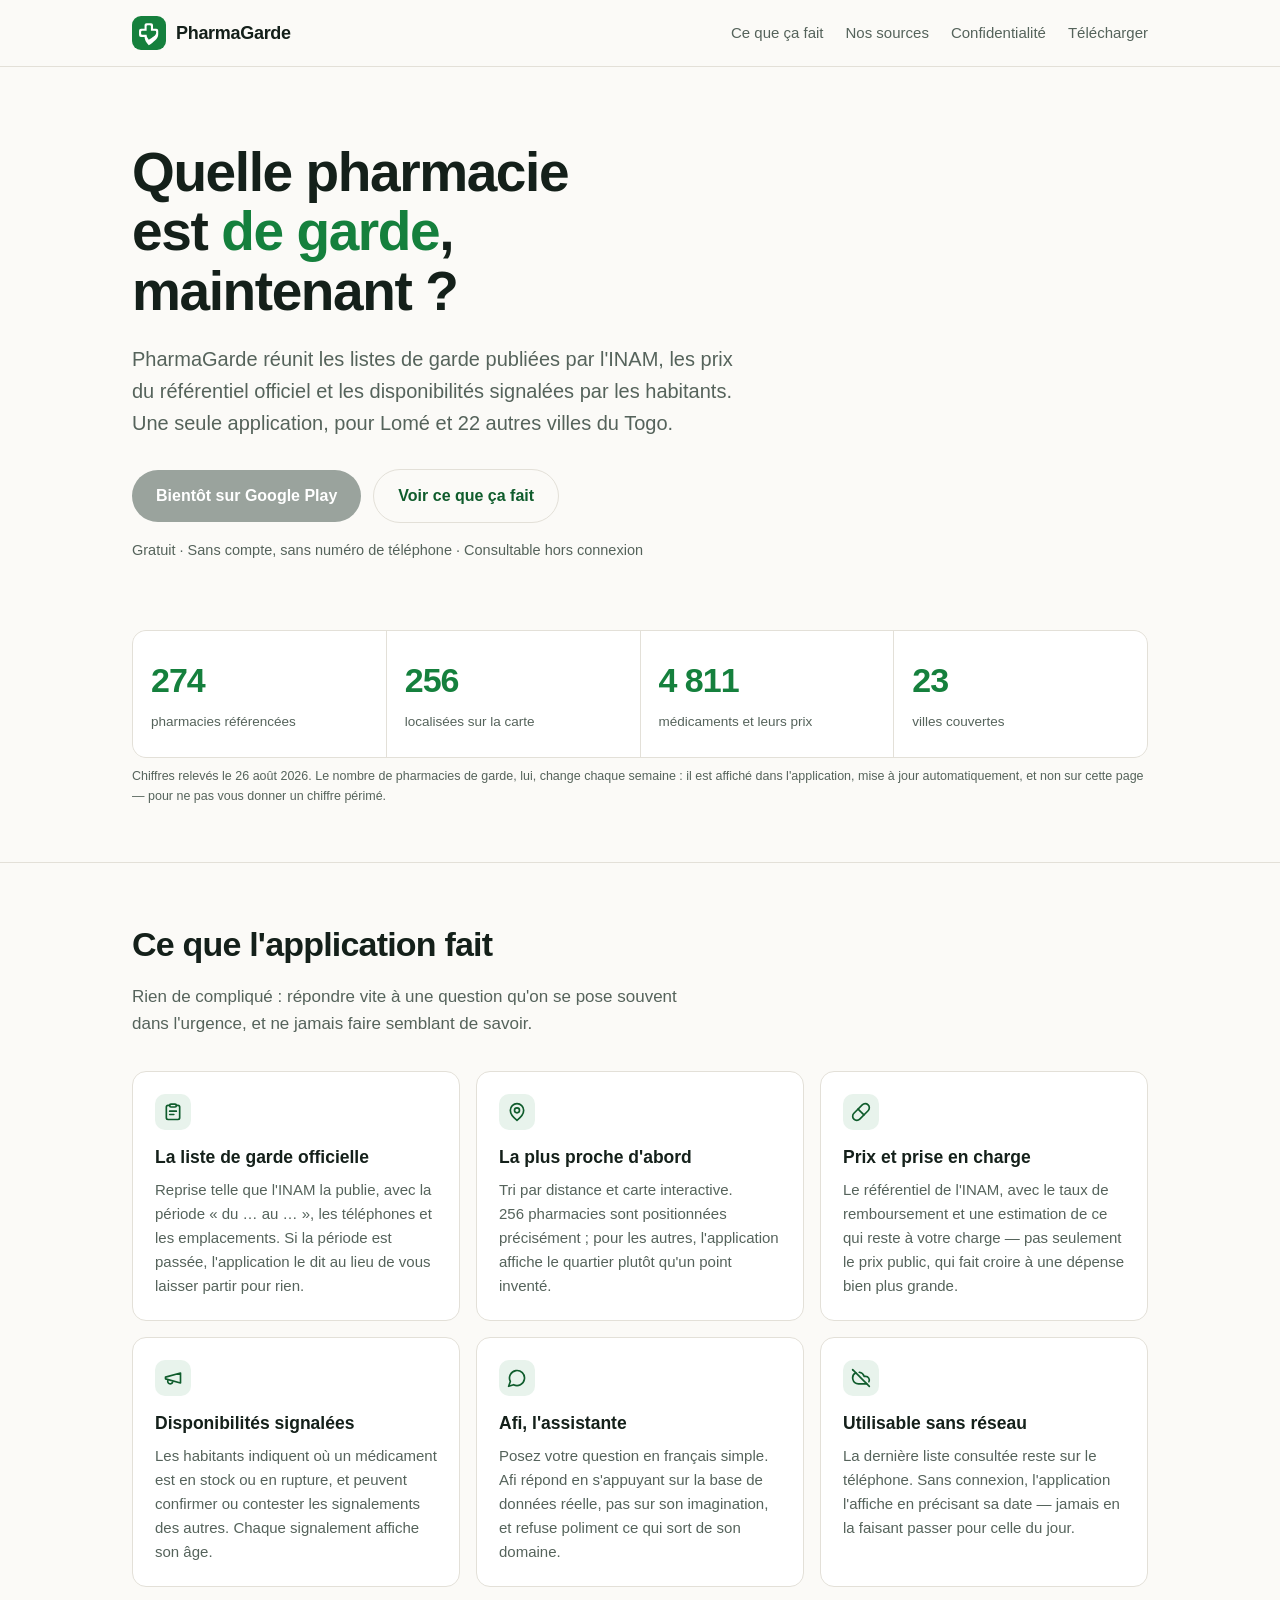
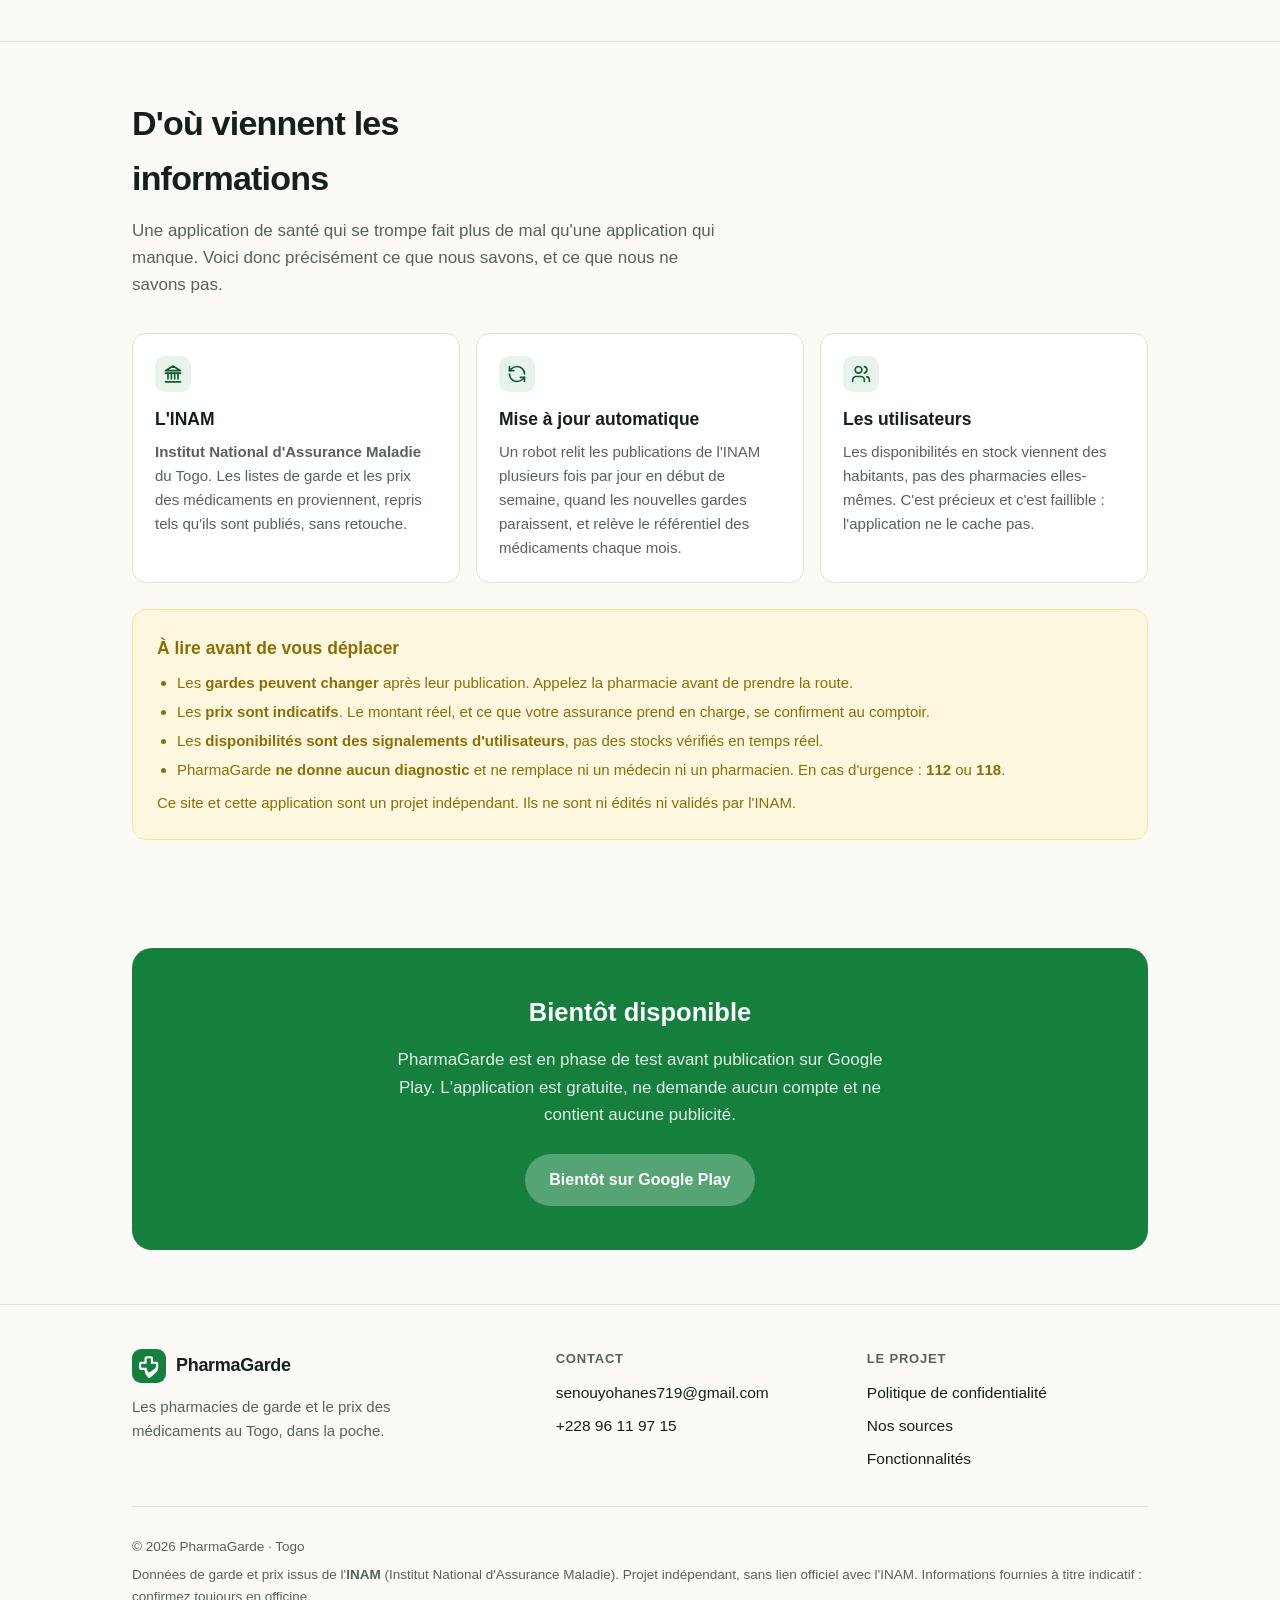
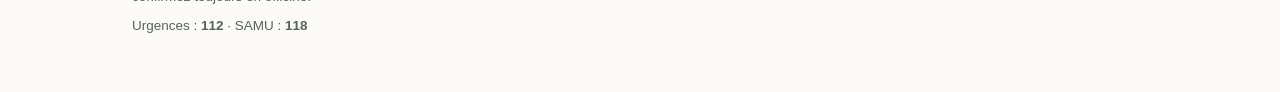
==== index.html @ 598048ec "Update title in index.html" ====
<!DOCTYPE html>
<html lang="fr">
<head>
<meta charset="utf-8">
<meta name="viewport" content="width=device-width, initial-scale=1">
<title>PharmaGarde - Togo</title>
<meta name="description" content="Trouvez la pharmacie de garde la plus proche au Togo, les prix du référentiel INAM et la disponibilité des médicaments. Gratuit, sans compte, fonctionne hors connexion.">
<meta name="theme-color" content="#15803D">

<!-- Partage sur WhatsApp et Facebook -->
<meta property="og:type" content="website">
<meta property="og:title" content="PharmaGarde — Pharmacies de garde au Togo">
<meta property="og:description" content="Les pharmacies de garde, les prix officiels et la disponibilité des médicaments, dans une seule application.">
<meta property="og:url" content="https://yoannes987.github.io/pharmagarde/">

<!-- ============================================================
     IMAGE DE PARTAGE : c'est la vignette qui s'affiche quand on colle le
     lien du site dans WhatsApp. Elle doit etre en PNG (le SVG n'est pas
     accepte par WhatsApp ni Facebook) et faire 1200x630 px.

     Depose un fichier partage.png a la racine du depot, puis retire les
     deux commentaires autour de la ligne ci-dessous.
     ============================================================ -->
<!-- <meta property="og:image" content="https://yoannes987.github.io/pharmagarde/partage.png"> -->

<link rel="icon" type="image/svg+xml" href="icone.svg">
<link rel="stylesheet" href="style.css">
</head>
<body>

<header class="site">
  <div class="contenu">
    <a class="marque" href="./">
      <img class="mark" src="icone.svg" alt="PharmaGarde">
      <strong>PharmaGarde</strong>
    </a>
    <nav class="site">
      <a href="#fonctions">Ce que ça fait</a>
      <a href="#donnees">Nos sources</a>
      <a href="confidentialite.html">Confidentialité</a>
      <a href="#telecharger">Télécharger</a>
    </nav>
  </div>
</header>

<main>

  <div class="contenu">
    <div class="hero">
      <h1>Quelle pharmacie est <em>de garde</em>, maintenant&nbsp;?</h1>
      <p class="accroche">
        PharmaGarde réunit les listes de garde publiées par l'INAM, les prix du
        référentiel officiel et les disponibilités signalées par les habitants.
        Une seule application, pour Lomé et 22 autres villes du Togo.
      </p>
      <div class="actions">
        <!-- ============================================================
             ATTENTION : METS LE LIEN DU PLAY STORE ICI

             Quand l'app sera en ligne, remplace la ligne <span> ci-dessous
             par ceci :

             <a class="btn" href="https://play.google.com/store/apps/details?id=com.pharmagarde.app">Télécharger sur Google Play</a>

             Le meme changement est a faire une seconde fois plus bas, dans
             la section verte « Telecharger » : cherche le mot ATTENTION.
             ============================================================ -->
        <span class="btn" aria-disabled="true">Bientôt sur Google&nbsp;Play</span>

        <a class="btn fantome" href="#fonctions">Voir ce que ça fait</a>
      </div>
      <p class="petit">Gratuit · Sans compte, sans numéro de téléphone · Consultable hors connexion</p>
    </div>
  </div>

  <div class="contenu">
    <!-- ============================================================
         Ces quatre chiffres sont ecrits a la main : le site est statique, il
         ne lit pas la base de donnees. On n'y met donc QUE des chiffres qui
         bougent lentement (une pharmacie ouvre, un medicament entre au
         referentiel).

         Le nombre de pharmacies de garde a ete volontairement RETIRE d'ici :
         il change toutes les semaines. Affiche sur une page qui ne se met pas
         a jour, il serait faux au bout de huit jours -- et c'est justement le
         chiffre sur lequel quelqu'un pourrait prendre la route.
         ============================================================ -->
    <div class="chiffres">
      <div><b>274</b><span>pharmacies référencées</span></div>
      <div><b>256</b><span>localisées sur la carte</span></div>
      <div><b>4&nbsp;811</b><span>médicaments et leurs prix</span></div>
      <div><b>23</b><span>villes couvertes</span></div>
    </div>
    <p class="source">
      Chiffres relevés le 26 août 2026. Le nombre de pharmacies de garde, lui,
      change chaque semaine&nbsp;: il est affiché dans l'application, mise à
      jour automatiquement, et non sur cette page — pour ne pas vous donner un
      chiffre périmé.
    </p>
  </div>

  <section id="fonctions">
    <div class="contenu">
      <h2>Ce que l'application fait</h2>
      <p class="intro">
        Rien de compliqué&nbsp;: répondre vite à une question qu'on se pose
        souvent dans l'urgence, et ne jamais faire semblant de savoir.
      </p>

      <div class="grille">
        <div class="carte">
          <div class="pastille">
            <!-- liste / document officiel -->
            <svg viewBox="0 0 24 24" aria-hidden="true">
              <path d="M8 4H6a2 2 0 0 0-2 2v13a2 2 0 0 0 2 2h12a2 2 0 0 0 2-2V6a2 2 0 0 0-2-2h-2"/>
              <rect x="8" y="2.5" width="8" height="3.5" rx="1.5"/>
              <path d="M8 11h8M8 15h5"/>
            </svg>
          </div>
          <h3>La liste de garde officielle</h3>
          <p>
            Reprise telle que l'INAM la publie, avec la période « du … au … »,
            les téléphones et les emplacements. Si la période est passée,
            l'application le dit au lieu de vous laisser partir pour rien.
          </p>
        </div>

        <div class="carte">
          <div class="pastille">
            <!-- repere de carte -->
            <svg viewBox="0 0 24 24" aria-hidden="true">
              <path d="M20 10c0 6-8 12-8 12s-8-6-8-12a8 8 0 0 1 16 0Z"/>
              <circle cx="12" cy="10" r="3"/>
            </svg>
          </div>
          <h3>La plus proche d'abord</h3>
          <p>
            Tri par distance et carte interactive. 256&nbsp;pharmacies sont
            positionnées précisément&nbsp;; pour les autres, l'application
            affiche le quartier plutôt qu'un point inventé.
          </p>
        </div>

        <div class="carte">
          <div class="pastille">
            <!-- gelule -->
            <svg viewBox="0 0 24 24" aria-hidden="true">
              <path d="m10.5 20.5 10-10a4.95 4.95 0 1 0-7-7l-10 10a4.95 4.95 0 1 0 7 7Z"/>
              <path d="m8.5 8.5 7 7"/>
            </svg>
          </div>
          <h3>Prix et prise en charge</h3>
          <p>
            Le référentiel de l'INAM, avec le taux de remboursement et une
            estimation de ce qui reste à votre charge — pas seulement le prix
            public, qui fait croire à une dépense bien plus grande.
          </p>
        </div>

        <div class="carte">
          <div class="pastille">
            <!-- signalement -->
            <svg viewBox="0 0 24 24" aria-hidden="true">
              <path d="m3 11 18-5v12L3 13v-2Z"/>
              <path d="M11.6 16.8a3 3 0 1 1-5.8-1.6"/>
            </svg>
          </div>
          <h3>Disponibilités signalées</h3>
          <p>
            Les habitants indiquent où un médicament est en stock ou en
            rupture, et peuvent confirmer ou contester les signalements des
            autres. Chaque signalement affiche son âge.
          </p>
        </div>

        <div class="carte">
          <div class="pastille">
            <!-- bulle de discussion -->
            <svg viewBox="0 0 24 24" aria-hidden="true">
              <path d="M7.9 20A9 9 0 1 0 4 16.1L2 22Z"/>
            </svg>
          </div>
          <h3>Afi, l'assistante</h3>
          <p>
            Posez votre question en français simple. Afi répond en s'appuyant
            sur la base de données réelle, pas sur son imagination, et refuse
            poliment ce qui sort de son domaine.
          </p>
        </div>

        <div class="carte">
          <div class="pastille">
            <!-- nuage barre : hors connexion -->
            <svg viewBox="0 0 24 24" aria-hidden="true">
              <path d="m2 2 20 20"/>
              <path d="M5.8 5.8A7 7 0 0 0 9 19h8.5a4.5 4.5 0 0 0 1.3-.2"/>
              <path d="M21.5 16.5A4.5 4.5 0 0 0 17.5 10h-1.8A7 7 0 0 0 10 5.1"/>
            </svg>
          </div>
          <h3>Utilisable sans réseau</h3>
          <p>
            La dernière liste consultée reste sur le téléphone. Sans
            connexion, l'application l'affiche en précisant sa date — jamais
            en la faisant passer pour celle du jour.
          </p>
        </div>
      </div>
    </div>
  </section>

  <section id="donnees">
    <div class="contenu">
      <h2>D'où viennent les informations</h2>
      <p class="intro">
        Une application de santé qui se trompe fait plus de mal qu'une
        application qui manque. Voici donc précisément ce que nous savons, et
        ce que nous ne savons pas.
      </p>

      <div class="grille">
        <div class="carte">
          <div class="pastille">
            <!-- institution -->
            <svg viewBox="0 0 24 24" aria-hidden="true">
              <path d="M12 2.5 21 8H3Z"/>
              <path d="M3 11h18"/>
              <path d="M6 11v7M10 11v7M14 11v7M18 11v7"/>
              <path d="M3 21.5h18"/>
            </svg>
          </div>
          <h3>L'INAM</h3>
          <p>
            <strong>Institut National d'Assurance Maladie</strong> du Togo. Les
            listes de garde et les prix des médicaments en proviennent, repris
            tels qu'ils sont publiés, sans retouche.
          </p>
        </div>
        <div class="carte">
          <div class="pastille">
            <!-- mise a jour -->
            <svg viewBox="0 0 24 24" aria-hidden="true">
              <path d="M21 12a9 9 0 0 0-9-9 9.7 9.7 0 0 0-6.7 2.7L3 8"/>
              <path d="M3 3v5h5"/>
              <path d="M3 12a9 9 0 0 0 9 9 9.7 9.7 0 0 0 6.7-2.7L21 16"/>
              <path d="M16 16h5v5"/>
            </svg>
          </div>
          <h3>Mise à jour automatique</h3>
          <p>
            Un robot relit les publications de l'INAM plusieurs fois par jour
            en début de semaine, quand les nouvelles gardes paraissent, et
            relève le référentiel des médicaments chaque mois.
          </p>
        </div>
        <div class="carte">
          <div class="pastille">
            <!-- les habitants -->
            <svg viewBox="0 0 24 24" aria-hidden="true">
              <path d="M16 21v-2a4 4 0 0 0-4-4H6a4 4 0 0 0-4 4v2"/>
              <circle cx="9" cy="7" r="4"/>
              <path d="M22 21v-2a4 4 0 0 0-3-3.9"/>
              <path d="M16 3.1a4 4 0 0 1 0 7.8"/>
            </svg>
          </div>
          <h3>Les utilisateurs</h3>
          <p>
            Les disponibilités en stock viennent des habitants, pas des
            pharmacies elles-mêmes. C'est précieux et c'est faillible&nbsp;:
            l'application ne le cache pas.
          </p>
        </div>
      </div>

      <div class="avertissement">
        <h3>À lire avant de vous déplacer</h3>
        <ul>
          <li>Les <strong>gardes peuvent changer</strong> après leur publication. Appelez la pharmacie avant de prendre la route.</li>
          <li>Les <strong>prix sont indicatifs</strong>. Le montant réel, et ce que votre assurance prend en charge, se confirment au comptoir.</li>
          <li>Les <strong>disponibilités sont des signalements d'utilisateurs</strong>, pas des stocks vérifiés en temps réel.</li>
          <li>PharmaGarde <strong>ne donne aucun diagnostic</strong> et ne remplace ni un médecin ni un pharmacien. En cas d'urgence&nbsp;: <strong>112</strong> ou <strong>118</strong>.</li>
        </ul>
        <p>
          Ce site et cette application sont un projet indépendant. Ils ne sont
          ni édités ni validés par l'INAM.
        </p>
      </div>
    </div>
  </section>

  <div class="contenu">
    <div class="telecharger" id="telecharger">
      <h2>Bientôt disponible</h2>
      <p>
        PharmaGarde est en phase de test avant publication sur Google Play.
        L'application est gratuite, ne demande aucun compte et ne contient
        aucune publicité.
      </p>
      <!-- ============================================================
           ATTENTION : SECOND ENDROIT, METS LE LIEN DU PLAY STORE ICI

           Remplace la ligne <span> ci-dessous par ceci :

           <a class="btn" href="https://play.google.com/store/apps/details?id=com.pharmagarde.app">Télécharger sur Google Play</a>

           Et remplace le titre « Bientot disponible » juste au-dessus par
           « Telechargez PharmaGarde ».
           ============================================================ -->
      <span class="btn" aria-disabled="true">Bientôt sur Google&nbsp;Play</span>
    </div>
  </div>

</main>

<footer class="site">
  <div class="contenu">
    <div class="cols">
      <div>
        <a class="marque" href="./">
          <img class="mark" src="icone.svg" alt="PharmaGarde">
          <strong>PharmaGarde</strong>
        </a>
        <p class="baseline">
          Les pharmacies de garde et le prix des médicaments au Togo, dans la
          poche.
        </p>
      </div>

      <div>
        <h4>Contact</h4>
        <ul>
          <li><a href="mailto:senouyohanes719@gmail.com">senouyohanes719@gmail.com</a></li>
          <li><a href="tel:+22896119715">+228 96 11 97 15</a></li>
        </ul>
      </div>

      <div>
        <h4>Le projet</h4>
        <ul>
          <li><a href="confidentialite.html">Politique de confidentialité</a></li>
          <li><a href="#donnees">Nos sources</a></li>
          <li><a href="#fonctions">Fonctionnalités</a></li>
        </ul>
      </div>
    </div>

    <div class="mentions">
      <p>© 2026 PharmaGarde · Togo</p>
      <p>
        Données de garde et prix issus de l'<strong>INAM</strong> (Institut
        National d'Assurance Maladie). Projet indépendant, sans lien officiel
        avec l'INAM. Informations fournies à titre indicatif&nbsp;: confirmez
        toujours en officine.
      </p>
      <p>Urgences&nbsp;: <strong>112</strong> · SAMU&nbsp;: <strong>118</strong></p>
    </div>
  </div>
</footer>

</body>
</html>
---- style.css ----
/* PharmaGarde — feuille de style unique du site vitrine.
   Une seule couleur de marque (le vert de l'app), un fond creme plutot que
   blanc pur, des bordures fines au lieu d'ombres : l'objet est de faire
   sérieux et lisible sur un telephone bas de gamme, pas d'impressionner. */

:root {
  --vert: #15803D;
  --vert-fonce: #0F5C2C;
  --vert-clair: #E8F3EC;
  --encre: #14201A;
  --encre-douce: #55635B;
  --papier: #FBFAF7;
  --bord: #E3E0D8;
  --ambre-fond: #FFF8E1;
  --ambre-bord: #FFE082;
  --ambre-encre: #8D6E00;
  --rayon: 14px;
}

* { box-sizing: border-box; margin: 0; padding: 0; }

html { scroll-behavior: smooth; }

body {
  background: var(--papier);
  color: var(--encre);
  font-family: -apple-system, BlinkMacSystemFont, "Segoe UI", Roboto, "Helvetica Neue", Arial, sans-serif;
  font-size: 17px;
  line-height: 1.6;
  -webkit-font-smoothing: antialiased;
}

.contenu { width: 100%; max-width: 1060px; margin: 0 auto; padding: 0 22px; }

a { color: var(--vert-fonce); }

/* ---------- En-tete ---------- */

header.site {
  position: sticky; top: 0; z-index: 10;
  background: rgba(251, 250, 247, 0.92);
  backdrop-filter: blur(8px);
  border-bottom: 1px solid var(--bord);
}
header.site .contenu {
  display: flex; align-items: center; justify-content: space-between;
  height: 66px; gap: 18px;
}
.marque { display: flex; align-items: center; gap: 10px; text-decoration: none; color: var(--encre); }
.marque .mark { width: 34px; height: 34px; border-radius: 9px; display: block; }
.marque strong { font-size: 18px; letter-spacing: -0.3px; }
nav.site { display: flex; gap: 22px; align-items: center; }
nav.site a { color: var(--encre-douce); text-decoration: none; font-size: 15px; }
nav.site a:hover { color: var(--vert-fonce); }
@media (max-width: 720px) { nav.site { display: none; } }

/* ---------- Boutons ---------- */

.btn {
  display: inline-flex; align-items: center; gap: 9px;
  background: var(--vert); color: #fff; text-decoration: none;
  padding: 13px 24px; border-radius: 999px;
  font-weight: 600; font-size: 16px; border: 0; cursor: pointer;
  transition: background .15s ease;
}
.btn:hover { background: var(--vert-fonce); }
.btn.fantome { background: transparent; color: var(--vert-fonce); border: 1.5px solid var(--bord); }
.btn.fantome:hover { background: var(--vert-clair); border-color: var(--vert); }
.btn[aria-disabled="true"] { background: #9AA39D; cursor: default; }

/* ---------- Hero ---------- */

.hero { padding: 76px 0 56px; }
.hero h1 {
  font-size: clamp(34px, 6vw, 55px);
  line-height: 1.08; letter-spacing: -1.4px; font-weight: 800;
  max-width: 17ch;
}
.hero h1 em { font-style: normal; color: var(--vert); }
.hero .accroche {
  margin-top: 22px; max-width: 56ch;
  font-size: clamp(17px, 2.2vw, 20px); color: var(--encre-douce);
}
.hero .actions { margin-top: 30px; display: flex; flex-wrap: wrap; gap: 12px; align-items: center; }
.hero .petit { margin-top: 16px; font-size: 14.5px; color: var(--encre-douce); }

/* ---------- Chiffres ---------- */

.chiffres {
  display: grid; grid-template-columns: repeat(4, 1fr);
  gap: 1px; background: var(--bord);
  border: 1px solid var(--bord); border-radius: var(--rayon);
  overflow: hidden; margin: 12px 0 8px;
}
.chiffres div { background: #fff; padding: 22px 18px; }
.chiffres b { display: block; font-size: clamp(24px, 3.6vw, 34px); font-weight: 800; color: var(--vert); letter-spacing: -1px; }
.chiffres span { font-size: 13.5px; color: var(--encre-douce); }
.chiffres + .source { font-size: 12.5px; color: var(--encre-douce); margin-bottom: 56px; }
@media (max-width: 620px) { .chiffres { grid-template-columns: repeat(2, 1fr); } }

/* ---------- Sections ---------- */

section { padding: 54px 0; border-top: 1px solid var(--bord); }
section h2 {
  font-size: clamp(25px, 3.6vw, 34px); letter-spacing: -0.8px;
  font-weight: 800; max-width: 24ch;
}
section h2 + .intro { margin-top: 12px; max-width: 62ch; color: var(--encre-douce); }

.grille { display: grid; grid-template-columns: repeat(3, 1fr); gap: 16px; margin-top: 34px; }
@media (max-width: 900px) { .grille { grid-template-columns: repeat(2, 1fr); } }
@media (max-width: 600px) { .grille { grid-template-columns: 1fr; } }

.carte {
  background: #fff; border: 1px solid var(--bord);
  border-radius: var(--rayon); padding: 22px;
}
.carte .pastille {
  width: 36px; height: 36px; border-radius: 10px;
  background: var(--vert-clair); color: var(--vert-fonce);
  display: grid; place-items: center; font-size: 19px; margin-bottom: 13px;
}
.carte h3 { font-size: 17.5px; font-weight: 700; }
.carte p { margin-top: 7px; font-size: 15px; color: var(--encre-douce); }

/* ---------- Encadre d'honnetete ---------- */

.avertissement {
  background: var(--ambre-fond); border: 1px solid var(--ambre-bord);
  border-radius: var(--rayon); padding: 24px; margin-top: 26px;
}
.avertissement h3 { color: var(--ambre-encre); font-size: 17.5px; }
.avertissement p { color: var(--ambre-encre); font-size: 15px; margin-top: 9px; }
.avertissement ul { color: var(--ambre-encre); font-size: 15px; margin: 9px 0 0 20px; }
.avertissement li { margin-top: 5px; }

/* ---------- Telechargement ---------- */

.telecharger {
  background: var(--vert); color: #fff;
  border-radius: 20px; padding: 44px 34px; margin: 54px 0;
  text-align: center;
}
.telecharger h2 { color: #fff; margin: 0 auto; max-width: 22ch; }
.telecharger p { color: rgba(255,255,255,.88); margin: 14px auto 26px; max-width: 52ch; }
.telecharger .btn { background: #fff; color: var(--vert-fonce); }
.telecharger .btn:hover { background: #F0EFEA; }
.telecharger .btn[aria-disabled="true"] { background: rgba(255,255,255,.28); color: #fff; }

/* ---------- Page de texte (confidentialite) ---------- */

.texte { padding: 48px 0 20px; max-width: 74ch; }
.texte h1 { font-size: clamp(28px, 4.4vw, 40px); letter-spacing: -1px; font-weight: 800; }
.texte .maj { color: var(--encre-douce); font-size: 14.5px; margin-top: 8px; }
.texte h2 { font-size: 21px; font-weight: 700; margin-top: 38px; }
.texte h3 { font-size: 17px; font-weight: 700; margin-top: 24px; }
.texte p, .texte li { color: #2C3A32; margin-top: 11px; font-size: 16.5px; }
.texte ul { margin-left: 21px; }
.texte .resume {
  background: var(--vert-clair); border: 1px solid #C9E2D2;
  border-radius: var(--rayon); padding: 22px; margin-top: 26px;
}
.texte .resume p { margin-top: 8px; }
.texte .resume p:first-child { margin-top: 0; }

/* ---------- Pied ---------- */

footer.site { border-top: 1px solid var(--bord); padding: 44px 0 56px; margin-top: 34px; }
footer.site .cols { display: grid; grid-template-columns: 1.4fr 1fr 1fr; gap: 30px; }
@media (max-width: 720px) { footer.site .cols { grid-template-columns: 1fr; } }
footer.site h4 { font-size: 13px; text-transform: uppercase; letter-spacing: .8px; color: var(--encre-douce); font-weight: 700; }
footer.site ul { list-style: none; margin-top: 12px; }
footer.site li { margin-top: 8px; font-size: 15.5px; }
footer.site a { color: var(--encre); text-decoration: none; }
footer.site a:hover { color: var(--vert-fonce); text-decoration: underline; }
footer.site .mentions {
  margin-top: 34px; padding-top: 22px; border-top: 1px solid var(--bord);
  font-size: 13.5px; color: var(--encre-douce);
}
footer.site .mentions p { margin-top: 7px; }

/* Accroche sous le logo dans le pied de page. */
footer.site .baseline { margin-top: 12px; color: var(--encre-douce); font-size: 15px; max-width: 34ch; }

/* ---------- Icones ---------- */

/* Les pastilles des cartes portent des icones dessinees au trait, et non des
   emoji. Un emoji est redessine par chaque systeme (Android, iPhone et
   Windows n'ont pas les memes), on ne maitrise ni sa couleur ni son
   epaisseur, et il donne a une page qui parle de sante un air de jouet.
   Celles-ci suivent la couleur du texte et restent nettes a toute taille. */
.carte .pastille svg {
  width: 20px; height: 20px;
  fill: none; stroke: currentColor;
  stroke-width: 2; stroke-linecap: round; stroke-linejoin: round;
}

/* Le logo est desormais l'icone de l'application. Le fond vert est deja dans
   le fichier ; l'arrondi des angles vient d'ici, pas de l'image. */
img.mark { object-fit: contain; }
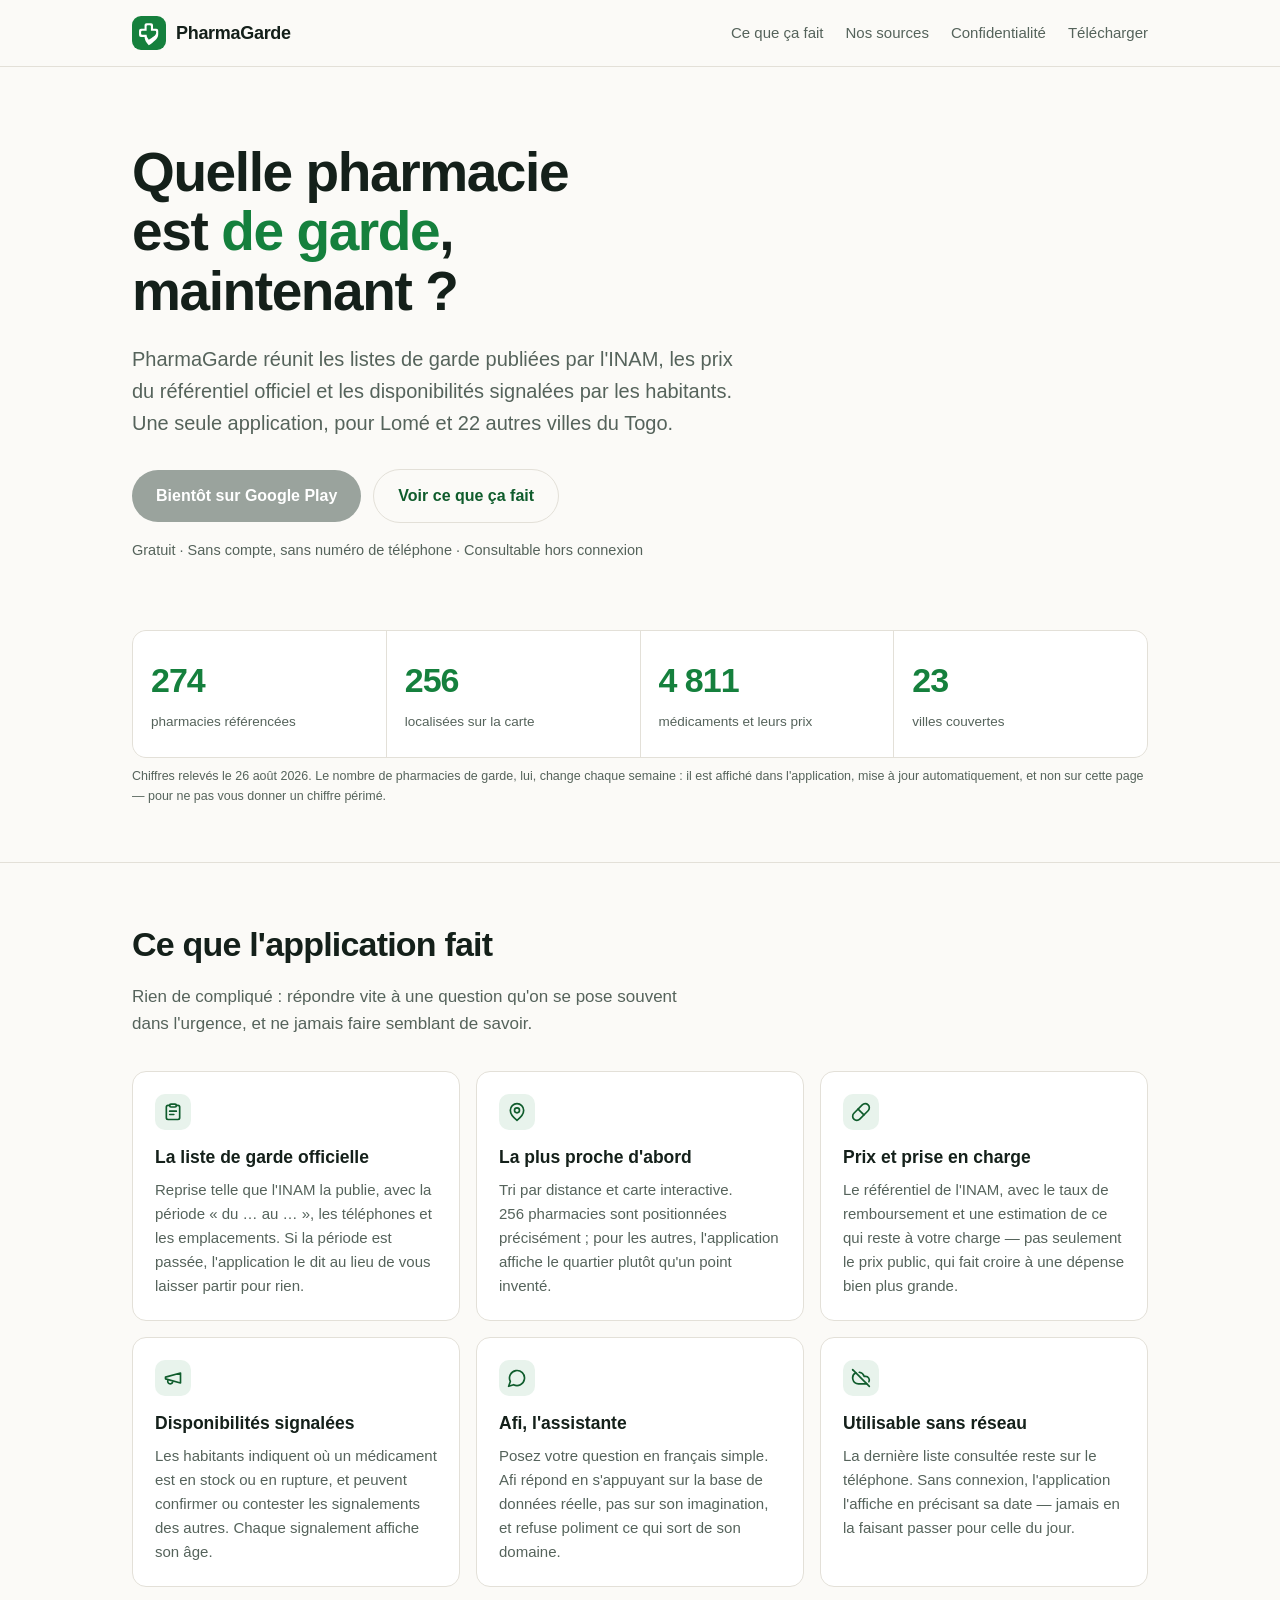
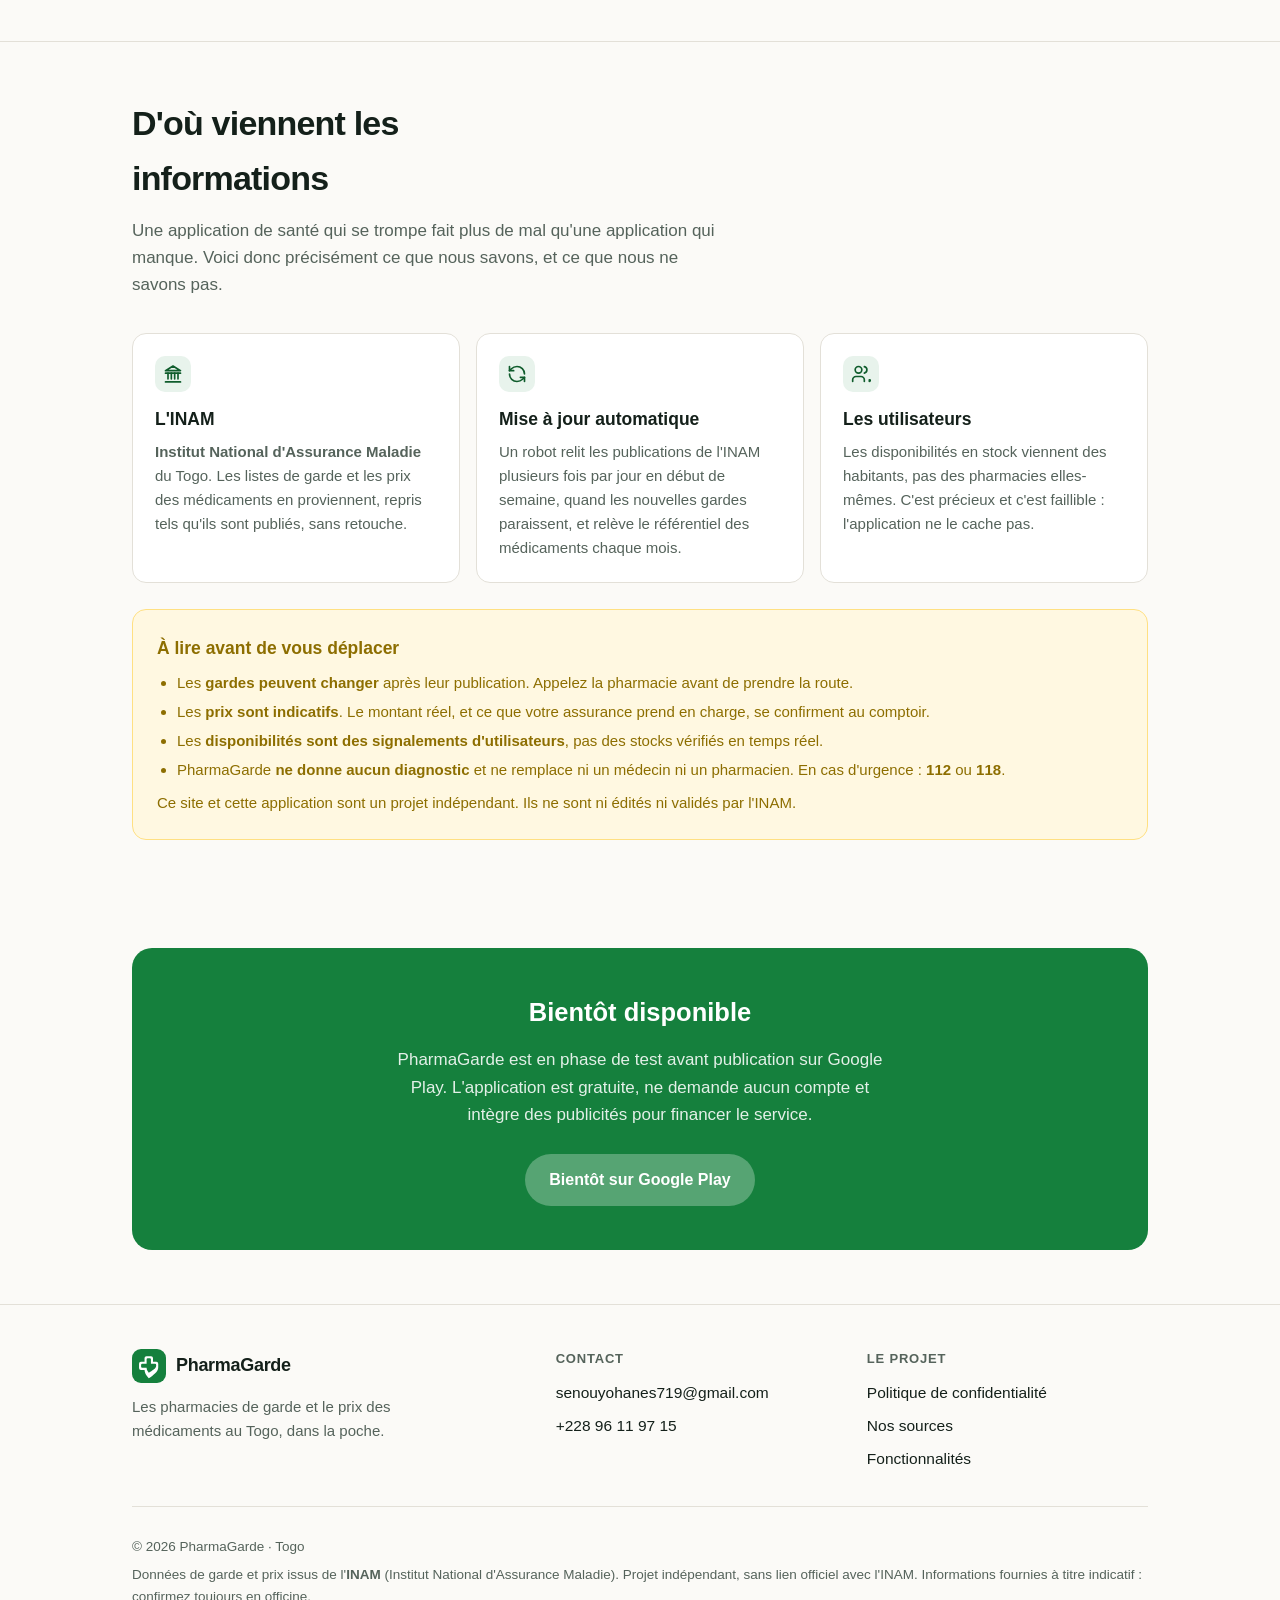
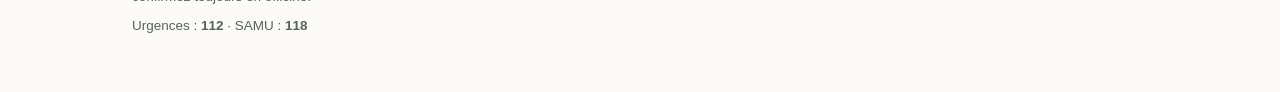
==== commit 5495561d: "Add Google AdSense and update app description Updated the HTML to include Google AdSense script and " ====
--- a/index.html
+++ b/index.html
@@ -22,6 +22,9 @@
      deux commentaires autour de la ligne ci-dessous.
      ============================================================ -->
 <!-- <meta property="og:image" content="https://yoannes987.github.io/pharmagarde/partage.png"> -->
+
+<!-- Script Google AdSense (remplacez ca-pub-XXXXXXXXXXXXXXXX par votre identifiant) -->
+<script async src="https://pagead2.googlesyndication.com/pagead/js/adsbygoogle.js?client=ca-pub-XXXXXXXXXXXXXXXX" crossorigin="anonymous"></script>
 
 <link rel="icon" type="image/svg+xml" href="icone.svg">
 <link rel="stylesheet" href="style.css">
@@ -73,6 +76,21 @@
     </div>
   </div>
 
+  <!-- Emplacement de la bannière publicitaire -->
+  <div class="contenu">
+    <div class="pub-container">
+      <ins class="adsbygoogle"
+           style="display:block"
+           data-ad-client="ca-pub-XXXXXXXXXXXXXXXX"
+           data-ad-slot="1234567890"
+           data-ad-format="auto"
+           data-full-width-responsive="true"></ins>
+      <script>
+           (adsbygoogle = window.adsbygoogle || []).push({});
+      </script>
+    </div>
+  </div>
+
   <div class="contenu">
     <!-- ============================================================
          Ces quatre chiffres sont ecrits a la main : le site est statique, il
@@ -258,7 +276,7 @@
             <svg viewBox="0 0 24 24" aria-hidden="true">
               <path d="M16 21v-2a4 4 0 0 0-4-4H6a4 4 0 0 0-4 4v2"/>
               <circle cx="9" cy="7" r="4"/>
-              <path d="M22 21v-2a4 4 0 0 0-3-3.9"/>
+              <path d="M22 21v-2a4 4 0 0 1 0 7.8"/>
               <path d="M16 3.1a4 4 0 0 1 0 7.8"/>
             </svg>
           </div>
@@ -292,8 +310,8 @@
       <h2>Bientôt disponible</h2>
       <p>
         PharmaGarde est en phase de test avant publication sur Google Play.
-        L'application est gratuite, ne demande aucun compte et ne contient
-        aucune publicité.
+        L'application est gratuite, ne demande aucun compte et intègre des
+        publicités pour financer le service.
       </p>
       <!-- ============================================================
            ATTENTION : SECOND ENDROIT, METS LE LIEN DU PLAY STORE ICI
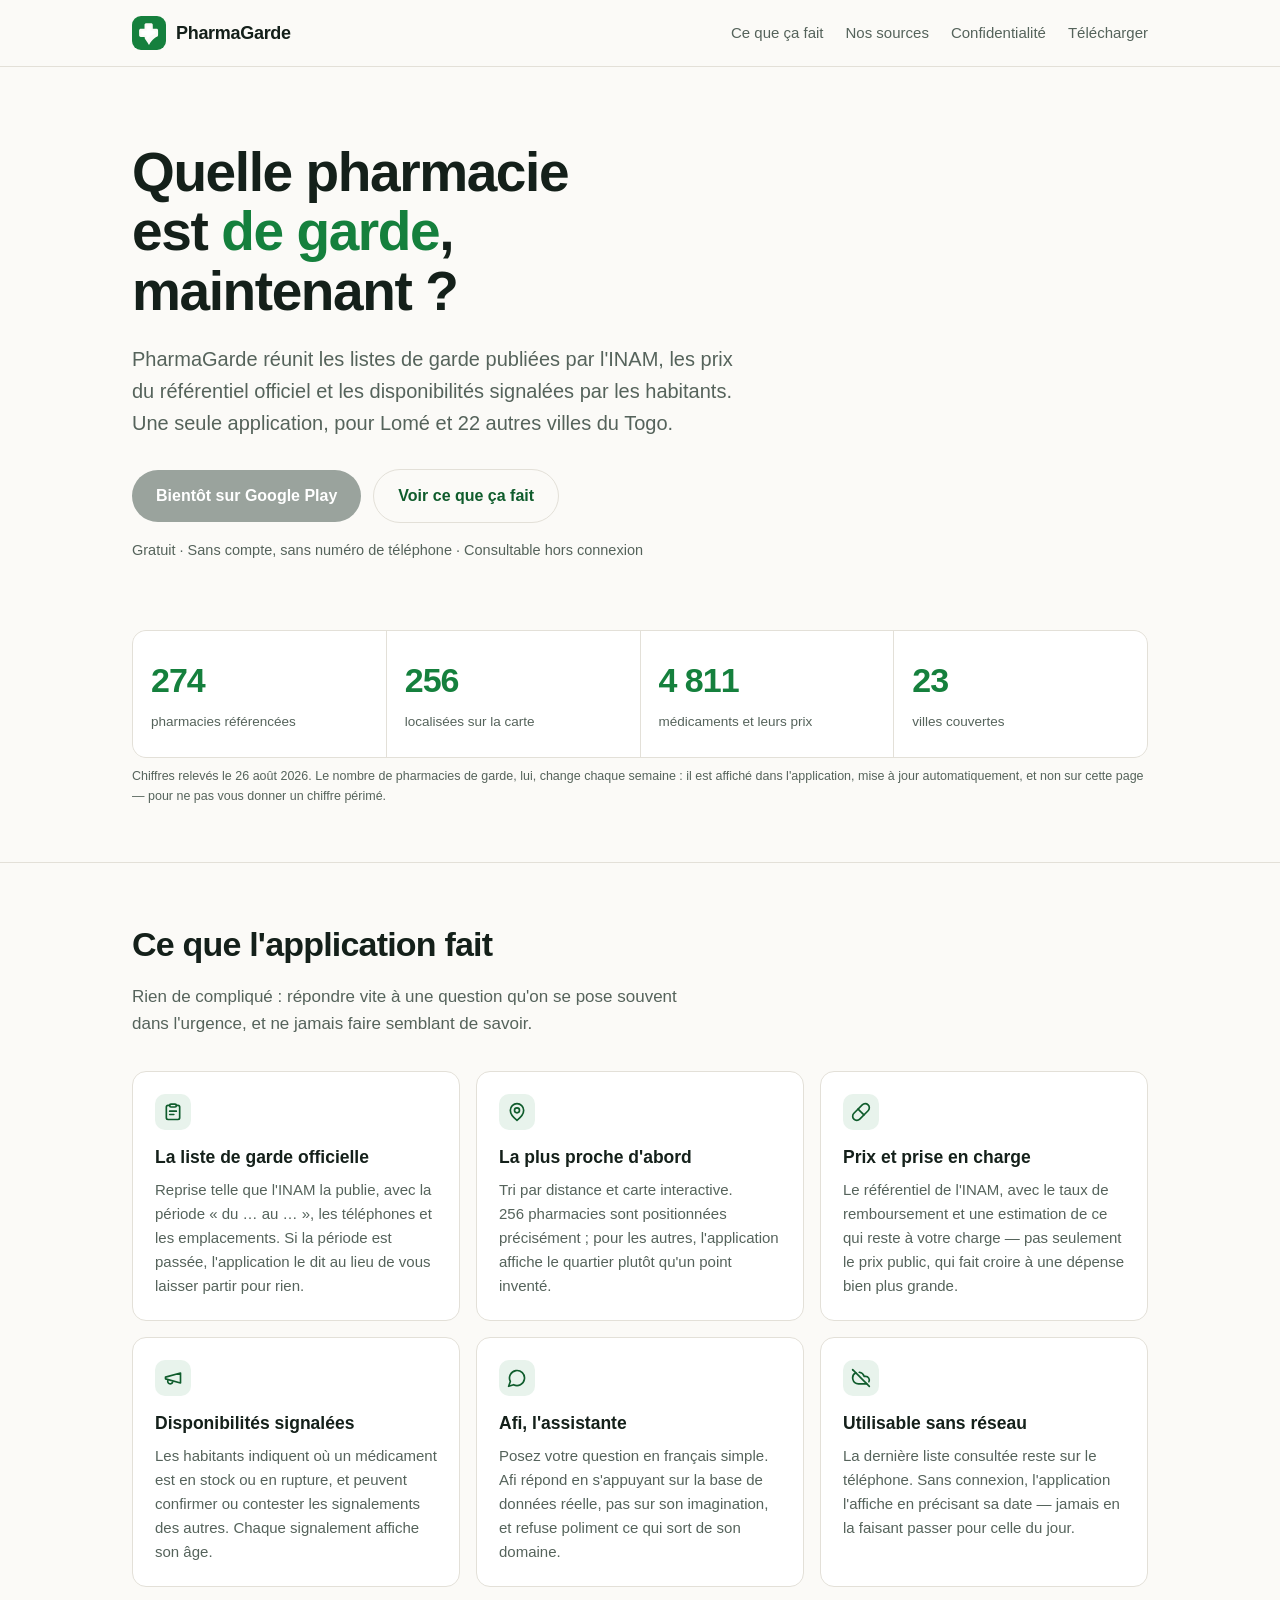
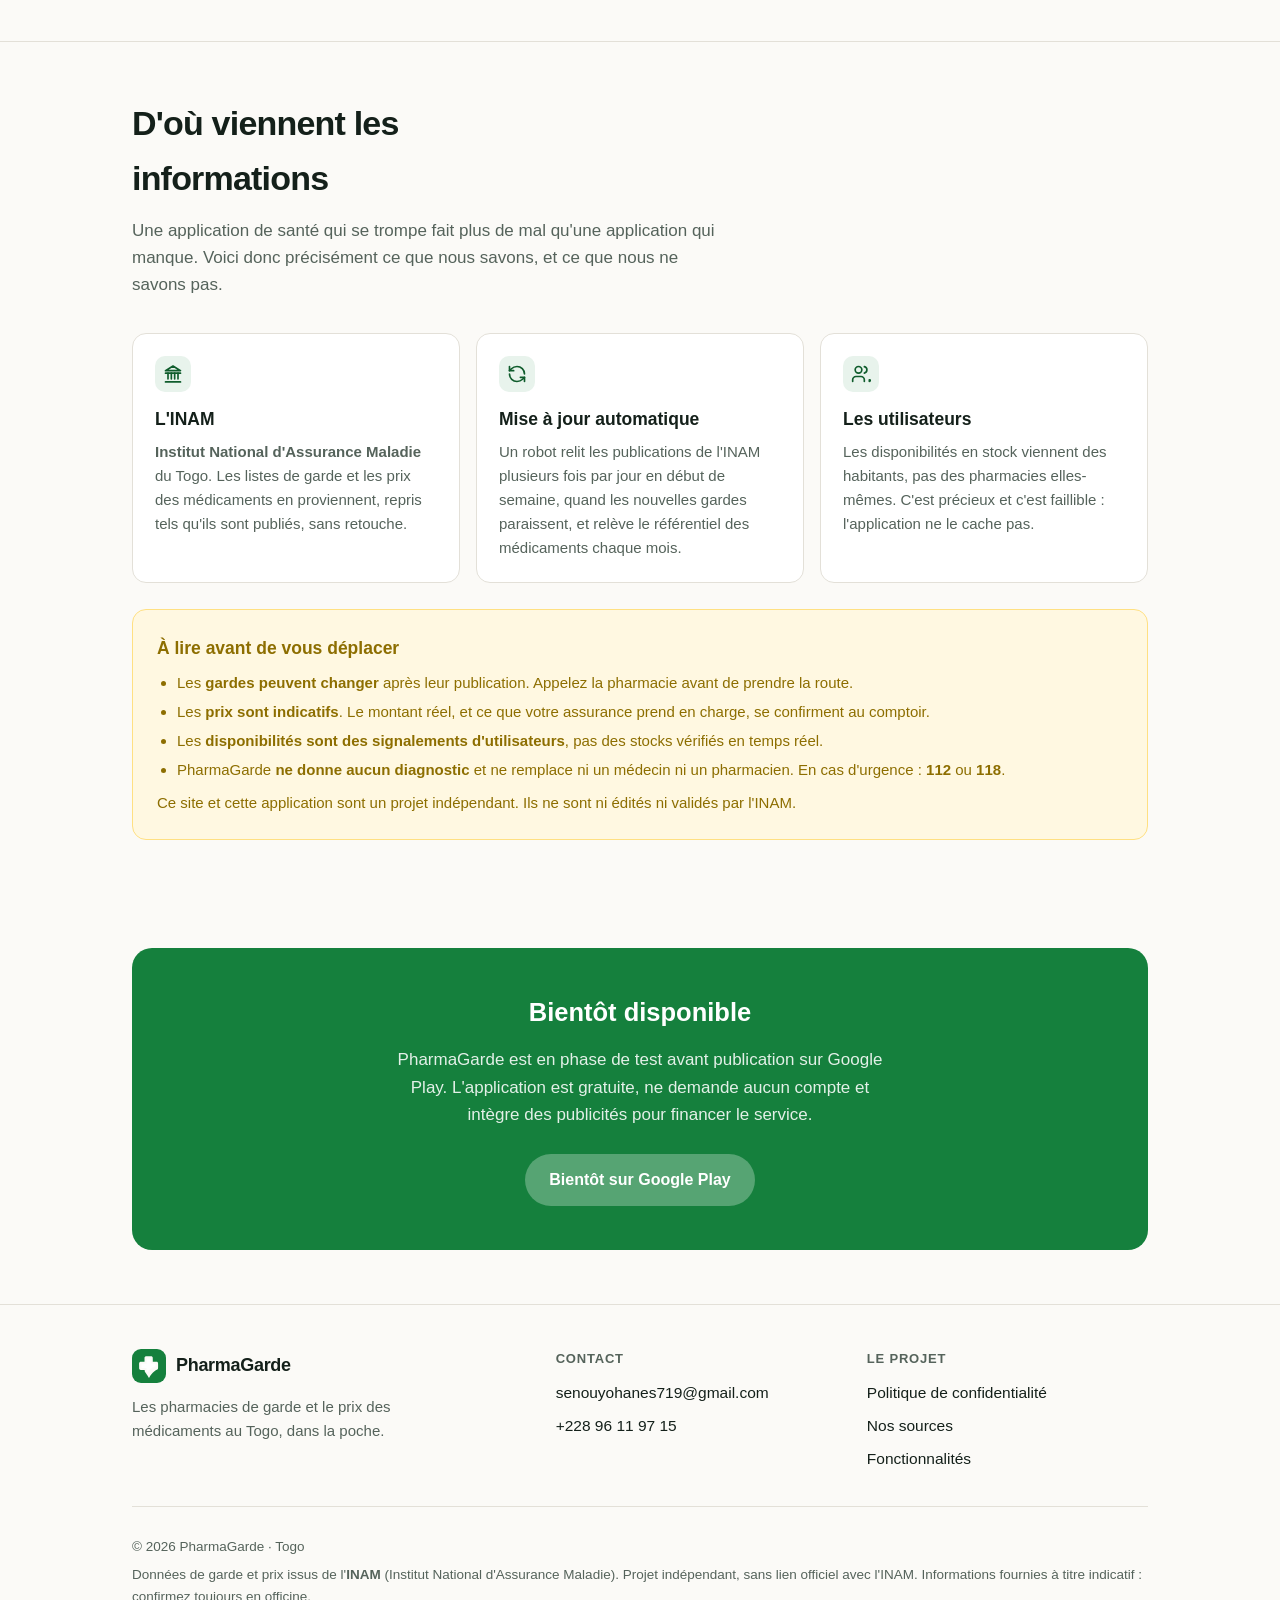
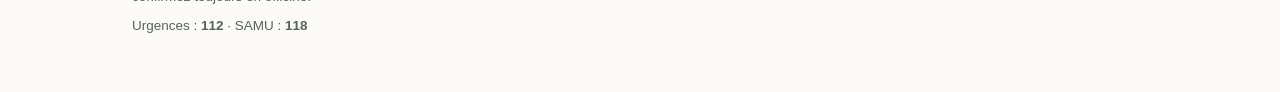
==== commit de453334: "Update favicon link with sizes attribute" ====
--- a/index.html
+++ b/index.html
@@ -23,10 +23,7 @@
      ============================================================ -->
 <!-- <meta property="og:image" content="https://yoannes987.github.io/pharmagarde/partage.png"> -->
 
-<!-- Script Google AdSense (remplacez ca-pub-XXXXXXXXXXXXXXXX par votre identifiant) -->
-<script async src="https://pagead2.googlesyndication.com/pagead/js/adsbygoogle.js?client=ca-pub-XXXXXXXXXXXXXXXX" crossorigin="anonymous"></script>
-
-<link rel="icon" type="image/svg+xml" href="icone.svg">
+<link rel="icon" type="image/svg+xml" href="icone.svg" sizes="any">
 <link rel="stylesheet" href="style.css">
 </head>
 <body>
@@ -48,6 +45,7 @@
 
 <main>
 
+  <!-- 1. BANNIÈRE PRINCIPALE / HERO -->
   <div class="contenu">
     <div class="hero">
       <h1>Quelle pharmacie est <em>de garde</em>, maintenant&nbsp;?</h1>
@@ -76,21 +74,7 @@
     </div>
   </div>
 
-  <!-- Emplacement de la bannière publicitaire -->
-  <div class="contenu">
-    <div class="pub-container">
-      <ins class="adsbygoogle"
-           style="display:block"
-           data-ad-client="ca-pub-XXXXXXXXXXXXXXXX"
-           data-ad-slot="1234567890"
-           data-ad-format="auto"
-           data-full-width-responsive="true"></ins>
-      <script>
-           (adsbygoogle = window.adsbygoogle || []).push({});
-      </script>
-    </div>
-  </div>
-
+  <!-- 2. SECTION CHIFFRES RELEVÉS (Directement sous le bloc Hero) -->
   <div class="contenu">
     <!-- ============================================================
          Ces quatre chiffres sont ecrits a la main : le site est statique, il
@@ -100,7 +84,7 @@
 
          Le nombre de pharmacies de garde a ete volontairement RETIRE d'ici :
          il change toutes les semaines. Affiche sur une page qui ne se met pas
-         a jour, il serait faux au bout de huit jours -- et c'est justement le
+         a jour, il serait faux au bout de huit jours -- et c'est justamente le
          chiffre sur lequel quelqu'un pourrait prendre la route.
          ============================================================ -->
     <div class="chiffres">
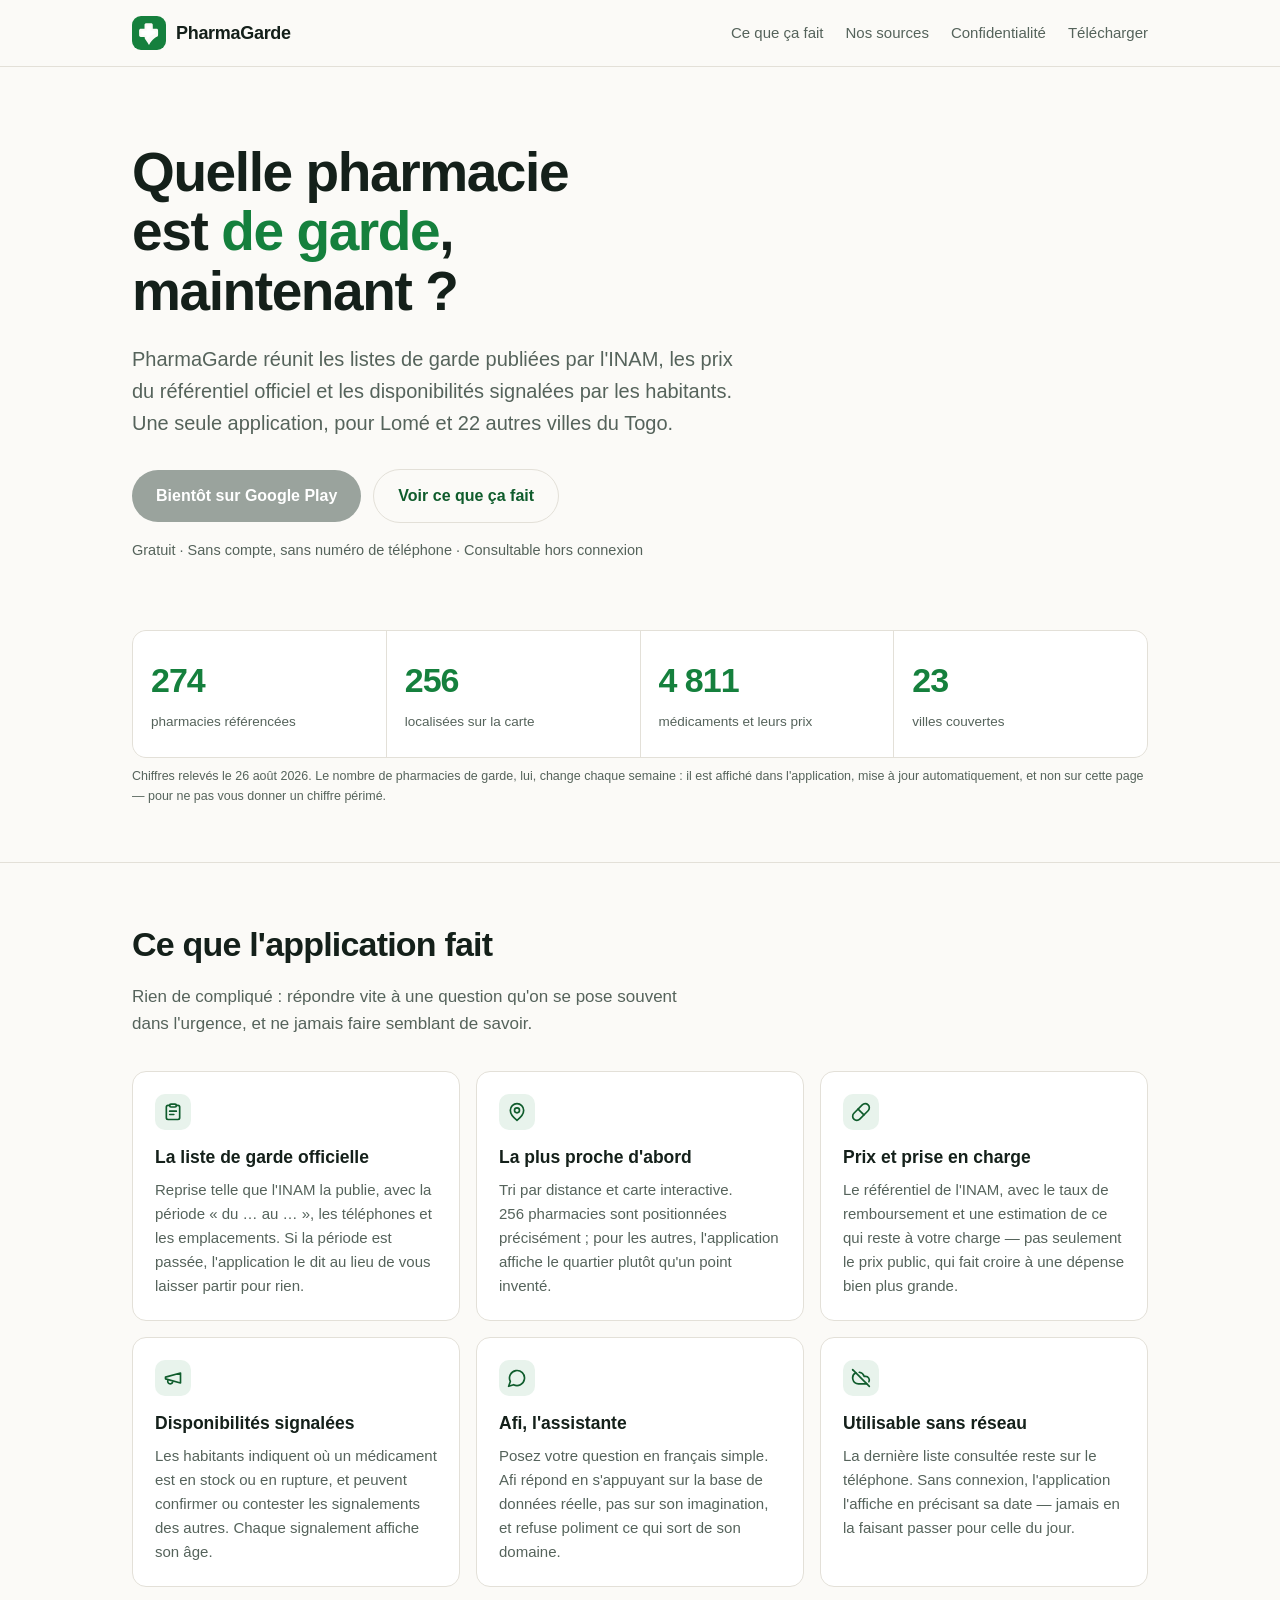
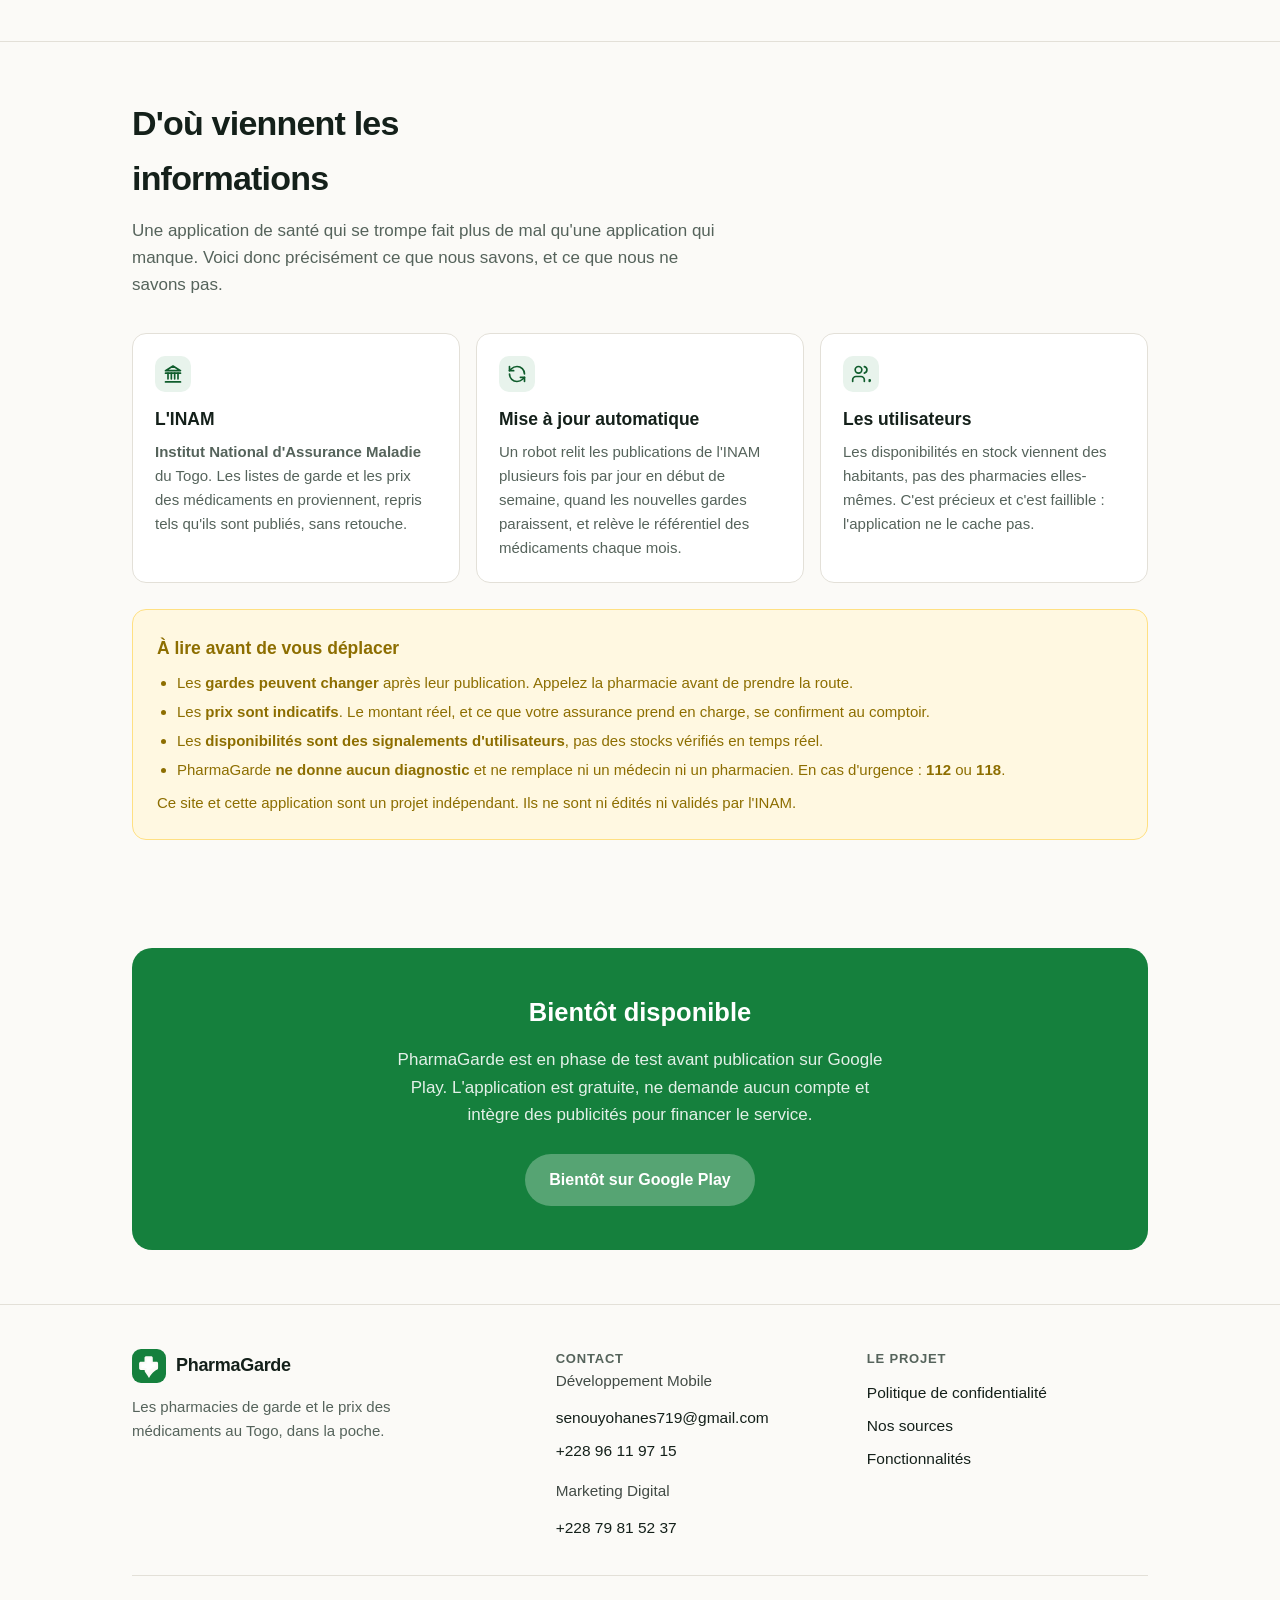
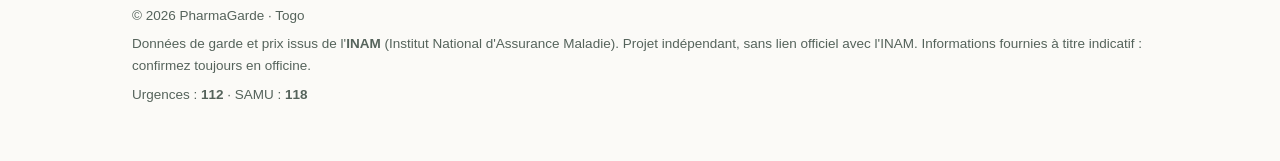
==== commit 84612fbc: "Update index.html" ====
--- a/index.html
+++ b/index.html
@@ -11,17 +11,9 @@
 <meta property="og:type" content="website">
 <meta property="og:title" content="PharmaGarde — Pharmacies de garde au Togo">
 <meta property="og:description" content="Les pharmacies de garde, les prix officiels et la disponibilité des médicaments, dans une seule application.">
-<meta property="og:url" content="https://yoannes987.github.io/pharmagarde/">
-
-<!-- ============================================================
-     IMAGE DE PARTAGE : c'est la vignette qui s'affiche quand on colle le
-     lien du site dans WhatsApp. Elle doit etre en PNG (le SVG n'est pas
-     accepte par WhatsApp ni Facebook) et faire 1200x630 px.
-
-     Depose un fichier partage.png a la racine du depot, puis retire les
-     deux commentaires autour de la ligne ci-dessous.
-     ============================================================ -->
-<!-- <meta property="og:image" content="https://yoannes987.github.io/pharmagarde/partage.png"> -->
+<meta property="og:url" content="https://pharmagarde.github.io/">
+
+<!-- <meta property="og:image" content="https://pharmagarde.github.io/partage.png"> -->
 
 <link rel="icon" type="image/svg+xml" href="icone.svg" sizes="any">
 <link rel="stylesheet" href="style.css">
@@ -55,38 +47,15 @@
         Une seule application, pour Lomé et 22 autres villes du Togo.
       </p>
       <div class="actions">
-        <!-- ============================================================
-             ATTENTION : METS LE LIEN DU PLAY STORE ICI
-
-             Quand l'app sera en ligne, remplace la ligne <span> ci-dessous
-             par ceci :
-
-             <a class="btn" href="https://play.google.com/store/apps/details?id=com.pharmagarde.app">Télécharger sur Google Play</a>
-
-             Le meme changement est a faire une seconde fois plus bas, dans
-             la section verte « Telecharger » : cherche le mot ATTENTION.
-             ============================================================ -->
         <span class="btn" aria-disabled="true">Bientôt sur Google&nbsp;Play</span>
-
         <a class="btn fantome" href="#fonctions">Voir ce que ça fait</a>
       </div>
       <p class="petit">Gratuit · Sans compte, sans numéro de téléphone · Consultable hors connexion</p>
     </div>
   </div>
 
-  <!-- 2. SECTION CHIFFRES RELEVÉS (Directement sous le bloc Hero) -->
-  <div class="contenu">
-    <!-- ============================================================
-         Ces quatre chiffres sont ecrits a la main : le site est statique, il
-         ne lit pas la base de donnees. On n'y met donc QUE des chiffres qui
-         bougent lentement (une pharmacie ouvre, un medicament entre au
-         referentiel).
-
-         Le nombre de pharmacies de garde a ete volontairement RETIRE d'ici :
-         il change toutes les semaines. Affiche sur une page qui ne se met pas
-         a jour, il serait faux au bout de huit jours -- et c'est justamente le
-         chiffre sur lequel quelqu'un pourrait prendre la route.
-         ============================================================ -->
+  <!-- 2. SECTION CHIFFRES RELEVÉS -->
+  <div class="contenu">
     <div class="chiffres">
       <div><b>274</b><span>pharmacies référencées</span></div>
       <div><b>256</b><span>localisées sur la carte</span></div>
@@ -112,7 +81,6 @@
       <div class="grille">
         <div class="carte">
           <div class="pastille">
-            <!-- liste / document officiel -->
             <svg viewBox="0 0 24 24" aria-hidden="true">
               <path d="M8 4H6a2 2 0 0 0-2 2v13a2 2 0 0 0 2 2h12a2 2 0 0 0 2-2V6a2 2 0 0 0-2-2h-2"/>
               <rect x="8" y="2.5" width="8" height="3.5" rx="1.5"/>
@@ -129,7 +97,6 @@
 
         <div class="carte">
           <div class="pastille">
-            <!-- repere de carte -->
             <svg viewBox="0 0 24 24" aria-hidden="true">
               <path d="M20 10c0 6-8 12-8 12s-8-6-8-12a8 8 0 0 1 16 0Z"/>
               <circle cx="12" cy="10" r="3"/>
@@ -145,7 +112,6 @@
 
         <div class="carte">
           <div class="pastille">
-            <!-- gelule -->
             <svg viewBox="0 0 24 24" aria-hidden="true">
               <path d="m10.5 20.5 10-10a4.95 4.95 0 1 0-7-7l-10 10a4.95 4.95 0 1 0 7 7Z"/>
               <path d="m8.5 8.5 7 7"/>
@@ -161,7 +127,6 @@
 
         <div class="carte">
           <div class="pastille">
-            <!-- signalement -->
             <svg viewBox="0 0 24 24" aria-hidden="true">
               <path d="m3 11 18-5v12L3 13v-2Z"/>
               <path d="M11.6 16.8a3 3 0 1 1-5.8-1.6"/>
@@ -177,7 +142,6 @@
 
         <div class="carte">
           <div class="pastille">
-            <!-- bulle de discussion -->
             <svg viewBox="0 0 24 24" aria-hidden="true">
               <path d="M7.9 20A9 9 0 1 0 4 16.1L2 22Z"/>
             </svg>
@@ -192,7 +156,6 @@
 
         <div class="carte">
           <div class="pastille">
-            <!-- nuage barre : hors connexion -->
             <svg viewBox="0 0 24 24" aria-hidden="true">
               <path d="m2 2 20 20"/>
               <path d="M5.8 5.8A7 7 0 0 0 9 19h8.5a4.5 4.5 0 0 0 1.3-.2"/>
@@ -222,7 +185,6 @@
       <div class="grille">
         <div class="carte">
           <div class="pastille">
-            <!-- institution -->
             <svg viewBox="0 0 24 24" aria-hidden="true">
               <path d="M12 2.5 21 8H3Z"/>
               <path d="M3 11h18"/>
@@ -239,7 +201,6 @@
         </div>
         <div class="carte">
           <div class="pastille">
-            <!-- mise a jour -->
             <svg viewBox="0 0 24 24" aria-hidden="true">
               <path d="M21 12a9 9 0 0 0-9-9 9.7 9.7 0 0 0-6.7 2.7L3 8"/>
               <path d="M3 3v5h5"/>
@@ -256,7 +217,6 @@
         </div>
         <div class="carte">
           <div class="pastille">
-            <!-- les habitants -->
             <svg viewBox="0 0 24 24" aria-hidden="true">
               <path d="M16 21v-2a4 4 0 0 0-4-4H6a4 4 0 0 0-4 4v2"/>
               <circle cx="9" cy="7" r="4"/>
@@ -297,16 +257,6 @@
         L'application est gratuite, ne demande aucun compte et intègre des
         publicités pour financer le service.
       </p>
-      <!-- ============================================================
-           ATTENTION : SECOND ENDROIT, METS LE LIEN DU PLAY STORE ICI
-
-           Remplace la ligne <span> ci-dessous par ceci :
-
-           <a class="btn" href="https://play.google.com/store/apps/details?id=com.pharmagarde.app">Télécharger sur Google Play</a>
-
-           Et remplace le titre « Bientot disponible » juste au-dessus par
-           « Telechargez PharmaGarde ».
-           ============================================================ -->
       <span class="btn" aria-disabled="true">Bientôt sur Google&nbsp;Play</span>
     </div>
   </div>
@@ -329,9 +279,16 @@
 
       <div>
         <h4>Contact</h4>
-        <ul>
+        <p style="margin-bottom: 4px; font-size: 0.9em; opacity: 0.8;">Développement Mobile</p>
+        <ul style="margin-bottom: 16px;">
           <li><a href="mailto:senouyohanes719@gmail.com">senouyohanes719@gmail.com</a></li>
           <li><a href="tel:+22896119715">+228 96 11 97 15</a></li>
+        </ul>
+
+        <p style="margin-bottom: 4px; font-size: 0.9em; opacity: 0.8;">Marketing Digital</p>
+        <ul>
+          <li><a href="tel:+22879815237">+228 79 81 52 37</a></li>
+          <!-- <li><a href="mailto:email@example.com">email@example.com</a></li> -->
         </ul>
       </div>
 
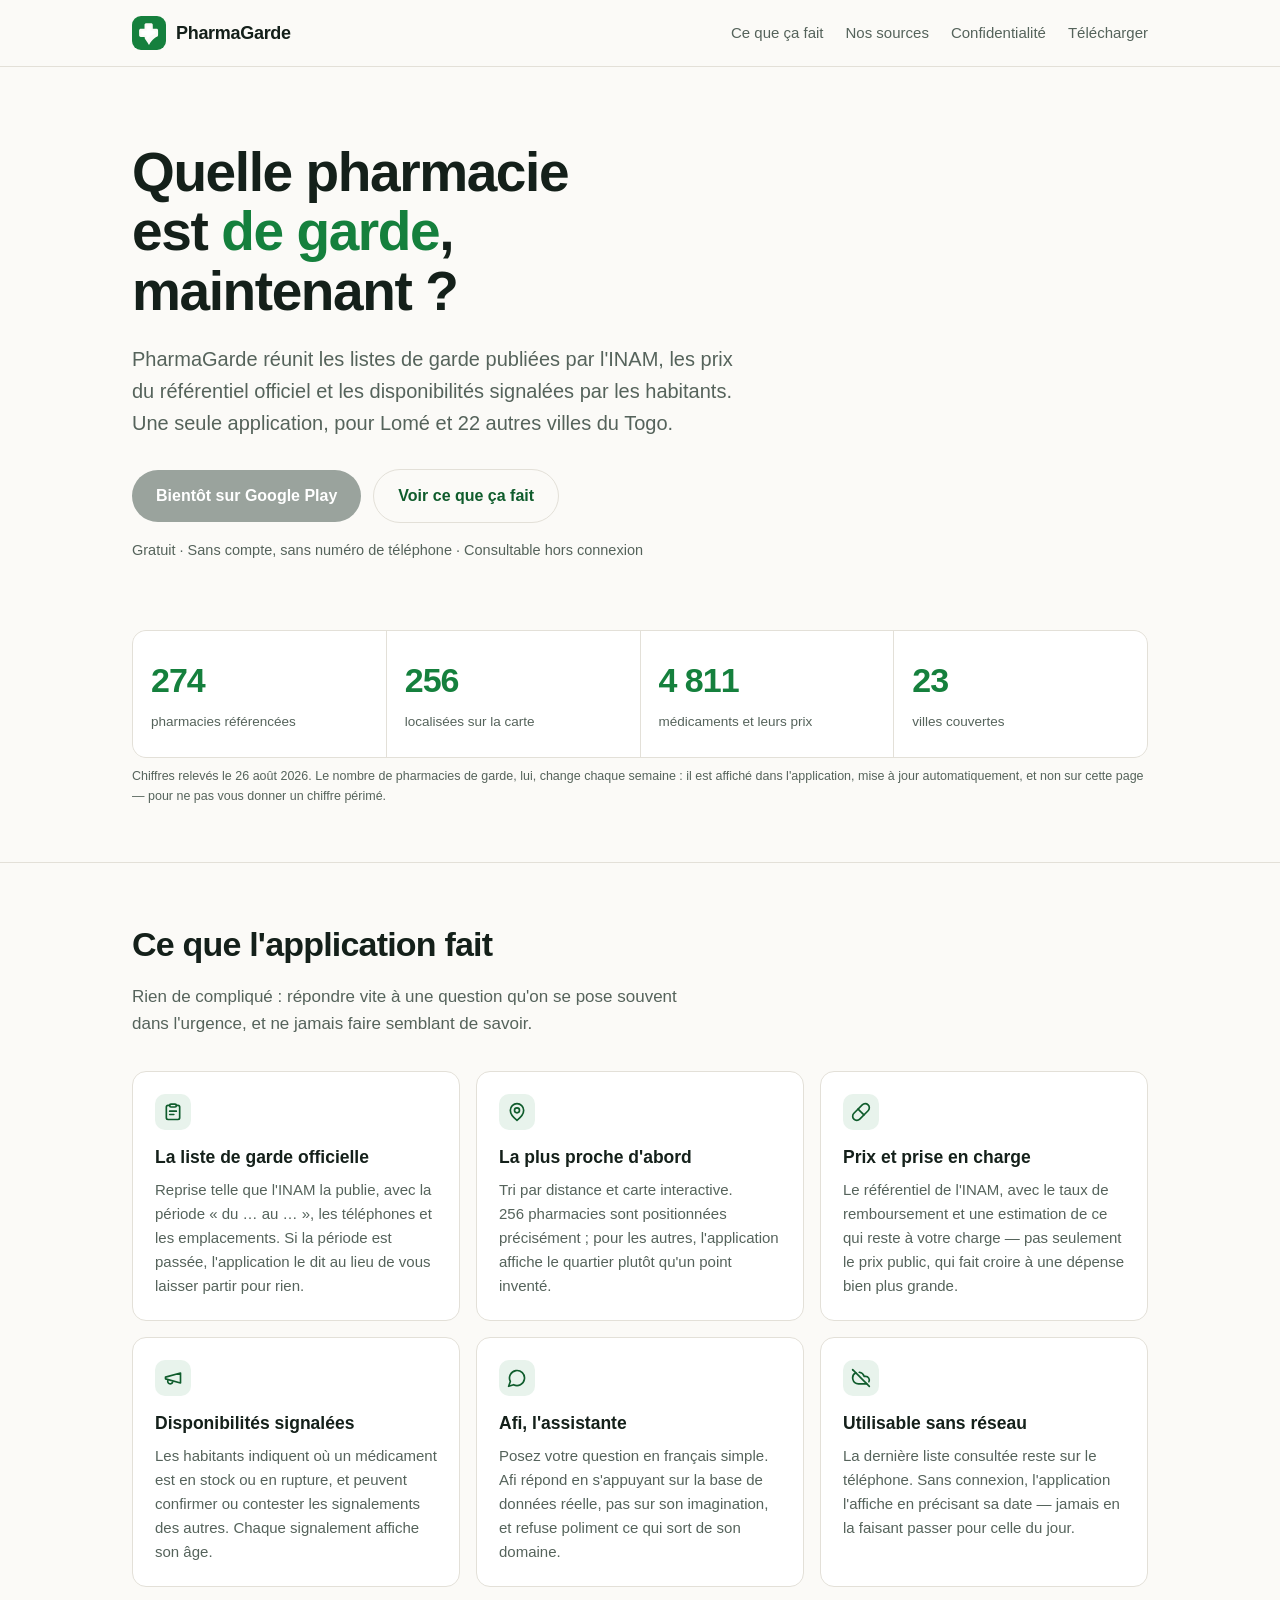
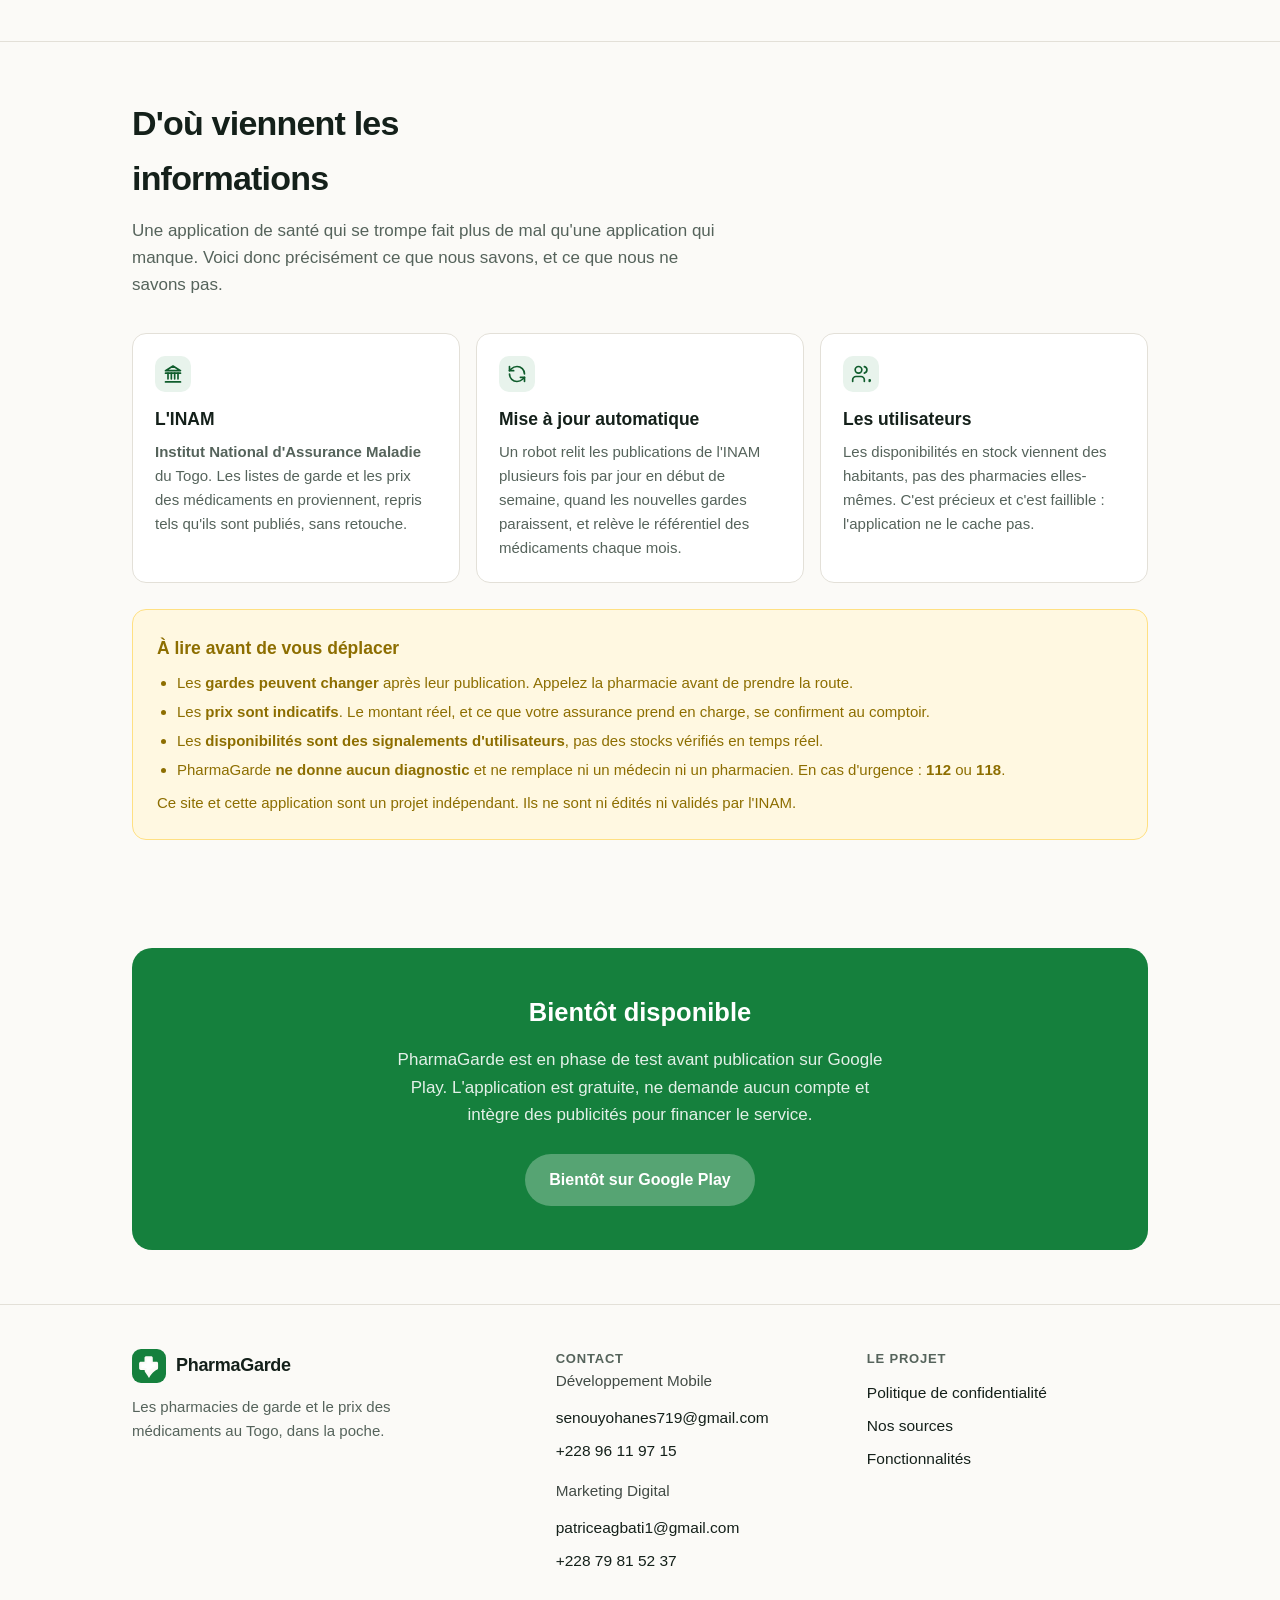
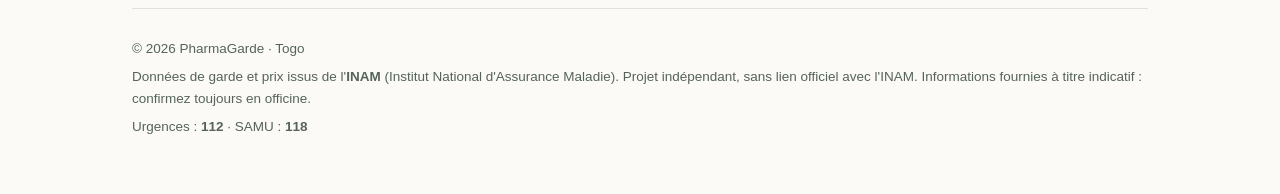
==== commit f1ae0d59: "Add email contact to index.html" ====
--- a/index.html
+++ b/index.html
@@ -287,8 +287,8 @@
 
         <p style="margin-bottom: 4px; font-size: 0.9em; opacity: 0.8;">Marketing Digital</p>
         <ul>
+          <li><a href="mailto:patriceagbati1@gmail.com">patriceagbati1@gmail.com</a></li>
           <li><a href="tel:+22879815237">+228 79 81 52 37</a></li>
-          <!-- <li><a href="mailto:email@example.com">email@example.com</a></li> -->
         </ul>
       </div>
 
